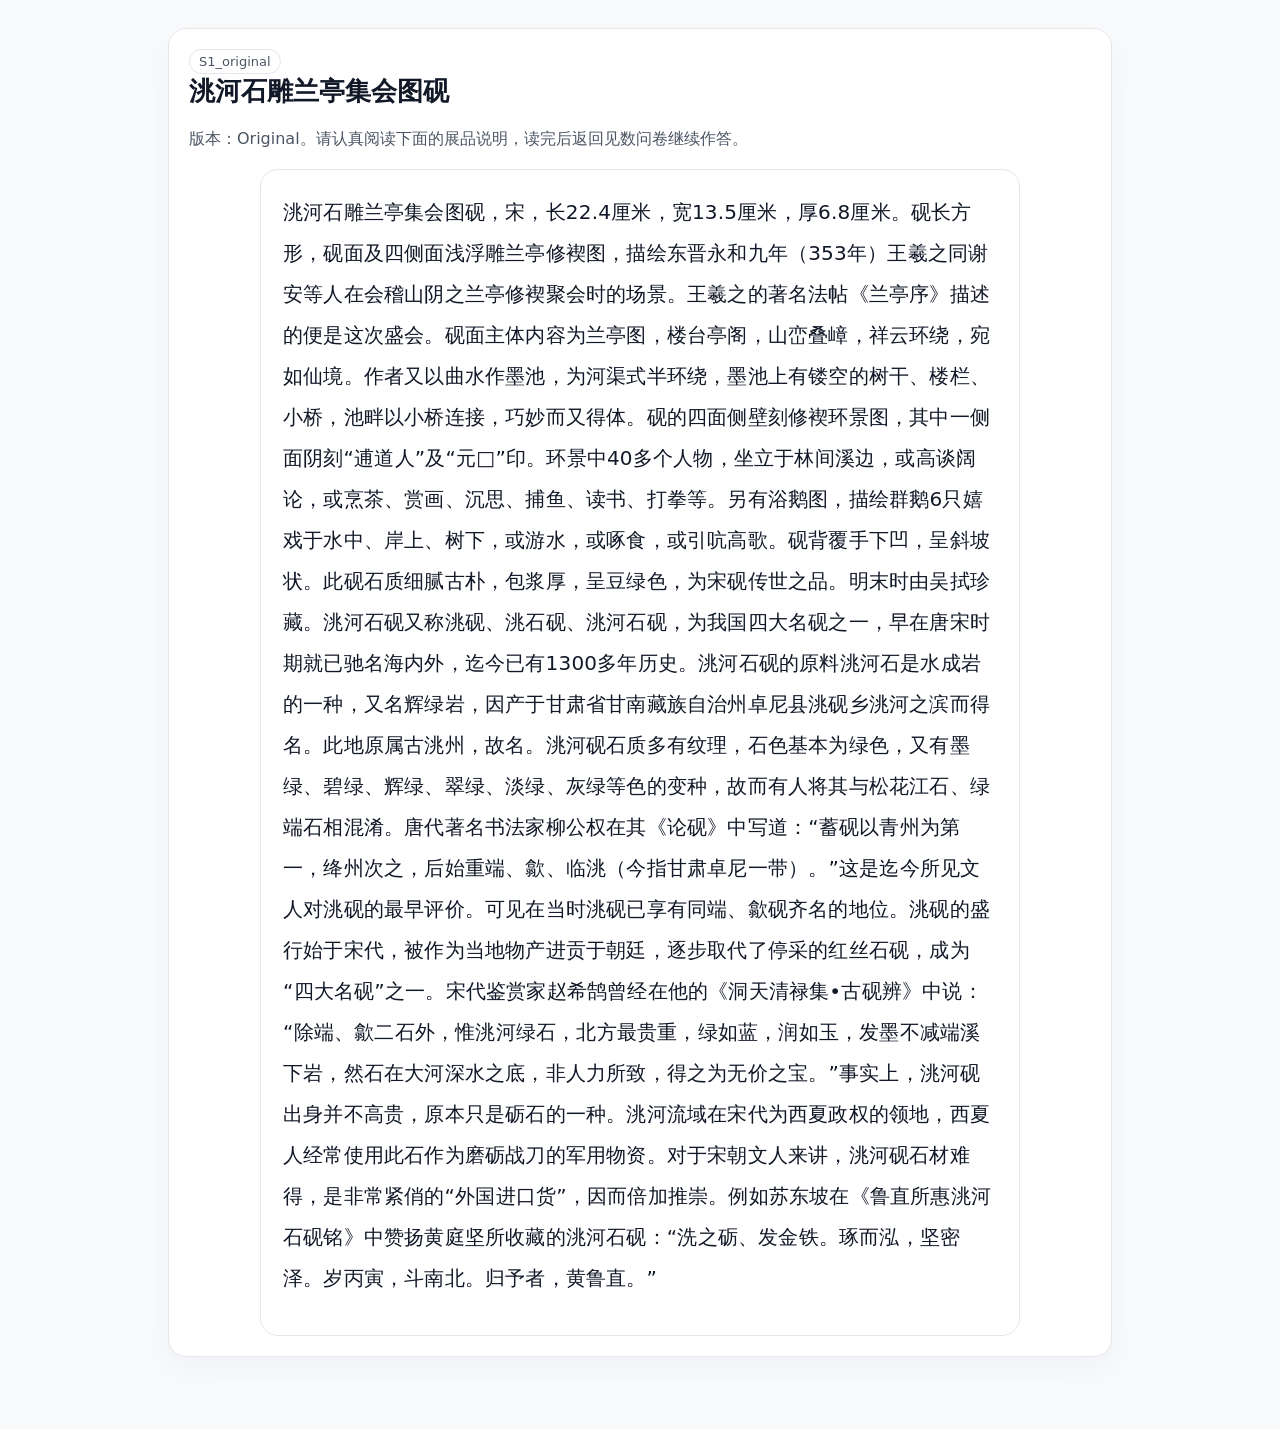
==== index.html @ 3286a6b1 "Add static museum material pages Co-authored-by: Cursor <cursoragent@cursor.com>" ====
<!doctype html>
<html lang="zh-CN">
<head>
  <meta charset="utf-8">
  <meta name="viewport" content="width=device-width, initial-scale=1">
  <title>Museum Reading Materials</title>
  <link rel="stylesheet" href="assets/style.css">
</head>
<body>
  <main class="app-shell" id="app"></main>
  <script src="assets/stimuli.js"></script>
  <script src="assets/static-material.js"></script>
</body>
</html>
---- assets/style.css ----
:root {
  --bg: #f8fafc;
  --card: #ffffff;
  --text: #111827;
  --muted: #4b5563;
  --line: #e5e7eb;
  --accent: #2563eb;
  --accent-soft: rgba(37, 99, 235, .09);
  --danger: #b91c1c;
  --ok: #047857;
}
* { box-sizing: border-box; }
html, body { margin: 0; padding: 0; background: var(--bg); color: var(--text); font-family: 'Atkinson Hyperlegible','Lexend','Noto Sans SC','Microsoft YaHei UI','Microsoft YaHei',system-ui,-apple-system,'Segoe UI',Arial,sans-serif; }
button, input, select, textarea { font: inherit; }
.app-shell { max-width: 980px; margin: 0 auto; padding: 28px 18px 72px; }
.card { background: var(--card); border: 1px solid var(--line); border-radius: 18px; padding: 20px; box-shadow: 0 12px 32px rgba(15, 23, 42, .04); }
.hero { background: linear-gradient(135deg, rgba(37,99,235,.08), rgba(255,255,255,.7)); }
h1 { margin: 0 0 10px; font-size: 26px; }
h2 { margin: 0 0 10px; font-size: 20px; }
h3 { margin: 18px 0 10px; font-size: 17px; }
p, li { line-height: 1.75; }
.muted { color: var(--muted); }
.grid { display: grid; grid-template-columns: repeat(auto-fit, minmax(220px, 1fr)); gap: 14px; }
.form-row { display: grid; gap: 7px; margin: 12px 0; }
.form-row label { font-weight: 650; }
input, select, textarea { width: 100%; border: 1px solid var(--line); border-radius: 12px; padding: 10px 12px; background: #fff; color: var(--text); }
textarea { min-height: 92px; resize: vertical; }
.scale-block { border: 1px solid var(--line); border-radius: 16px; padding: 12px 14px; margin: 16px 0; background: rgba(248, 250, 252, .65); }
.scale-block legend { padding: 0 6px; color: #1f2937; font-weight: 800; }
.btns { display: flex; flex-wrap: wrap; gap: 10px; margin-top: 16px; }
.btn { border: 1px solid rgba(37,99,235,.28); background: var(--accent-soft); color: var(--text); border-radius: 12px; padding: 10px 14px; cursor: pointer; }
.btn.primary { background: var(--accent); color: #fff; border-color: var(--accent); }
.btn.secondary { background: #fff; border-color: var(--line); color: var(--muted); }
.btn.danger { background: rgba(185, 28, 28, .08); border-color: rgba(185, 28, 28, .25); color: var(--danger); }
.btn:disabled { opacity: .48; cursor: not-allowed; }
.progress { height: 10px; border-radius: 999px; background: #e5e7eb; overflow: hidden; margin: 14px 0; }
.progress > div { height: 100%; background: var(--accent); width: 0; transition: width .2s ease; }
.reading-card { max-width: 760px; margin: 16px auto 0; border: 1px solid var(--line); border-radius: 18px; padding: 22px; background: #fff; }
.reading-card p { font-size: 20px; line-height: 2; letter-spacing: .2px; margin: 0 0 14px; }
.reading-card-original p { line-height: 2.05; }
.reading-card-helper { background: #fff; }
.reading-card-helper p { border-bottom: 1px solid rgba(229, 231, 235, .72); margin: 0; padding: 9px 0; }
.reading-card-helper p:last-child { border-bottom: 0; }
.reading-card-dftgen { background: #fff; border: 1px solid rgba(148, 163, 184, .26); box-shadow: 0 10px 26px rgba(15, 23, 42, .035); }
.reading-card-dftgen .dftgen-blocks { max-width: 40rem; }
.reading-card-layout-only { background: linear-gradient(180deg, #ffffff, #f8fafc); border-color: rgba(100, 116, 139, .28); }
.reading-card-layout-only .dftgen-toolbar { color: #475569; }
.reading-card-layout-only .dftgen-toolbar span { border-color: rgba(100, 116, 139, .22); background: rgba(100, 116, 139, .07); }
.reading-card-layout-only .line-no { background: #e2e8f0; color: #334155; }
.dftgen-toolbar { display: flex; gap: 8px; flex-wrap: wrap; margin-bottom: 12px; color: #475569; font-size: 12px; font-weight: 650; }
.dftgen-toolbar span { border: 1px solid rgba(148, 163, 184, .22); background: rgba(248, 250, 252, .8); border-radius: 999px; padding: 4px 8px; }
.dftgen-help { margin: -2px 0 10px; color: #64748b; font-size: 14px; line-height: 1.7; }
.dftgen-controls { display: flex; flex-wrap: wrap; gap: 8px; margin: -2px 0 14px; }
.dftgen-toggle { width: auto; border: 1px solid rgba(148, 163, 184, .28); border-radius: 999px; padding: 6px 10px; background: #fff; color: #475569; font-size: 13px; font-weight: 650; cursor: pointer; }
.dftgen-toggle[aria-pressed="true"] { background: #334155; border-color: #334155; color: #fff; }
.dftgen-blocks { display: grid; gap: 0; }
.reading-card-dftgen .dftgen-line { display: grid; grid-template-columns: 26px 1fr; gap: 10px; align-items: start; margin: 0; padding: 11px 4px 11px 0; border: 0; border-bottom: 1px solid rgba(226, 232, 240, .86); border-radius: 0; background: transparent; line-height: 1.95; }
.reading-card-dftgen .dftgen-line:last-child { border-bottom: 0; }
.dftgen-subline { display: block; max-width: 34em; }
.dftgen-subline + .dftgen-subline { margin-top: 3px; }
.reading-card-dftgen.dftgen-spacious .dftgen-blocks { gap: 0; }
.reading-card-dftgen.dftgen-spacious .dftgen-line { padding: 20px 6px 20px 0; line-height: 2.32; letter-spacing: .55px; }
.reading-card-dftgen.dftgen-spacious .dftgen-subline + .dftgen-subline { margin-top: 8px; }
.reading-card-dftgen.dftgen-mask .dftgen-line { position: relative; opacity: .46; color: #64748b; transition: opacity .16s ease, color .16s ease, background .16s ease, box-shadow .16s ease; cursor: pointer; }
.reading-card-dftgen.dftgen-mask .dftgen-line-active { opacity: 1; color: #0f172a; background: #fff7ed; box-shadow: inset 4px 0 0 #f59e0b; border-radius: 10px; }
.line-no { display: inline-flex; align-items: center; justify-content: center; width: 22px; height: 24px; border-radius: 8px; background: transparent; color: #94a3b8; font-size: 12px; font-weight: 650; }
.reading-card-dftgen mark { border-radius: 0; padding: 0; color: inherit; font-weight: 700; }
.reading-card-dftgen mark.tag { background: transparent; border: 0; color: #475569; font-size: .92em; letter-spacing: .02em; }
.key-info { font-weight: 750; color: #111827; background: linear-gradient(transparent 58%, rgba(250, 204, 21, .32) 58%); border-radius: 3px; padding: 0 1px; }
.timer { color: var(--muted); font-size: 14px; }
.option { display: block; border: 1px solid var(--line); background: #fff; border-radius: 14px; padding: 12px; margin: 9px 0; cursor: pointer; }
.option input { width: auto; margin-right: 8px; }
.scale { display: grid; grid-template-columns: repeat(7, 1fr); gap: 6px; margin: 8px 0 16px; }
.scale label { text-align: center; border: 1px solid var(--line); border-radius: 12px; padding: 9px 4px; background: #fff; cursor: pointer; }
.scale input { width: auto; display: block; margin: 0 auto 4px; }
.compare-grid { display: grid; grid-template-columns: repeat(auto-fit, minmax(250px, 1fr)); gap: 14px; }
.version-card { border: 1px solid var(--line); border-radius: 16px; padding: 14px; background: #fff; max-height: 460px; overflow: auto; }
.version-card p { line-height: 1.85; margin: 0 0 10px; }
.version-card-dftgen { background: #fff; border: 1px solid rgba(148, 163, 184, .26); }
.version-card-dftgen h3 { color: #334155; }
.version-card-dftgen .dftgen-compare-line { border: 0; border-bottom: 1px solid rgba(226, 232, 240, .86); border-radius: 0; background: transparent; padding: 9px 0; margin: 0; }
.version-card-dftgen .dftgen-compare-line:last-child { border-bottom: 0; }
.version-card-dftgen.dftgen-spacious .dftgen-compare-line { padding: 18px 0; margin-bottom: 0; line-height: 2.26; letter-spacing: .5px; }
.version-card-dftgen.dftgen-spacious .dftgen-subline + .dftgen-subline { margin-top: 8px; }
.version-card-dftgen.dftgen-mask .dftgen-compare-line { position: relative; opacity: .46; color: #64748b; transition: opacity .16s ease, color .16s ease, background .16s ease, box-shadow .16s ease; cursor: pointer; }
.version-card-dftgen.dftgen-mask .dftgen-line-active { opacity: 1; color: #0f172a; background: #fff7ed; box-shadow: inset 4px 0 0 #f59e0b; border-radius: 10px; }
.version-card-dftgen mark { border-radius: 0; padding: 0; color: inherit; font-weight: 700; }
.version-card-dftgen mark.tag { background: transparent; border: 0; color: #475569; font-size: .92em; letter-spacing: .02em; }
.badge { display: inline-flex; border: 1px solid var(--line); border-radius: 999px; padding: 4px 9px; color: var(--muted); background: #fff; font-size: 13px; }
.notice { border-left: 4px solid var(--accent); background: rgba(37,99,235,.07); padding: 12px 14px; border-radius: 12px; }
.error { color: var(--danger); }
.success { color: var(--ok); }
.small { font-size: 13px; }
pre { white-space: pre-wrap; word-break: break-word; background: #0f172a; color: #e5e7eb; padding: 14px; border-radius: 14px; }
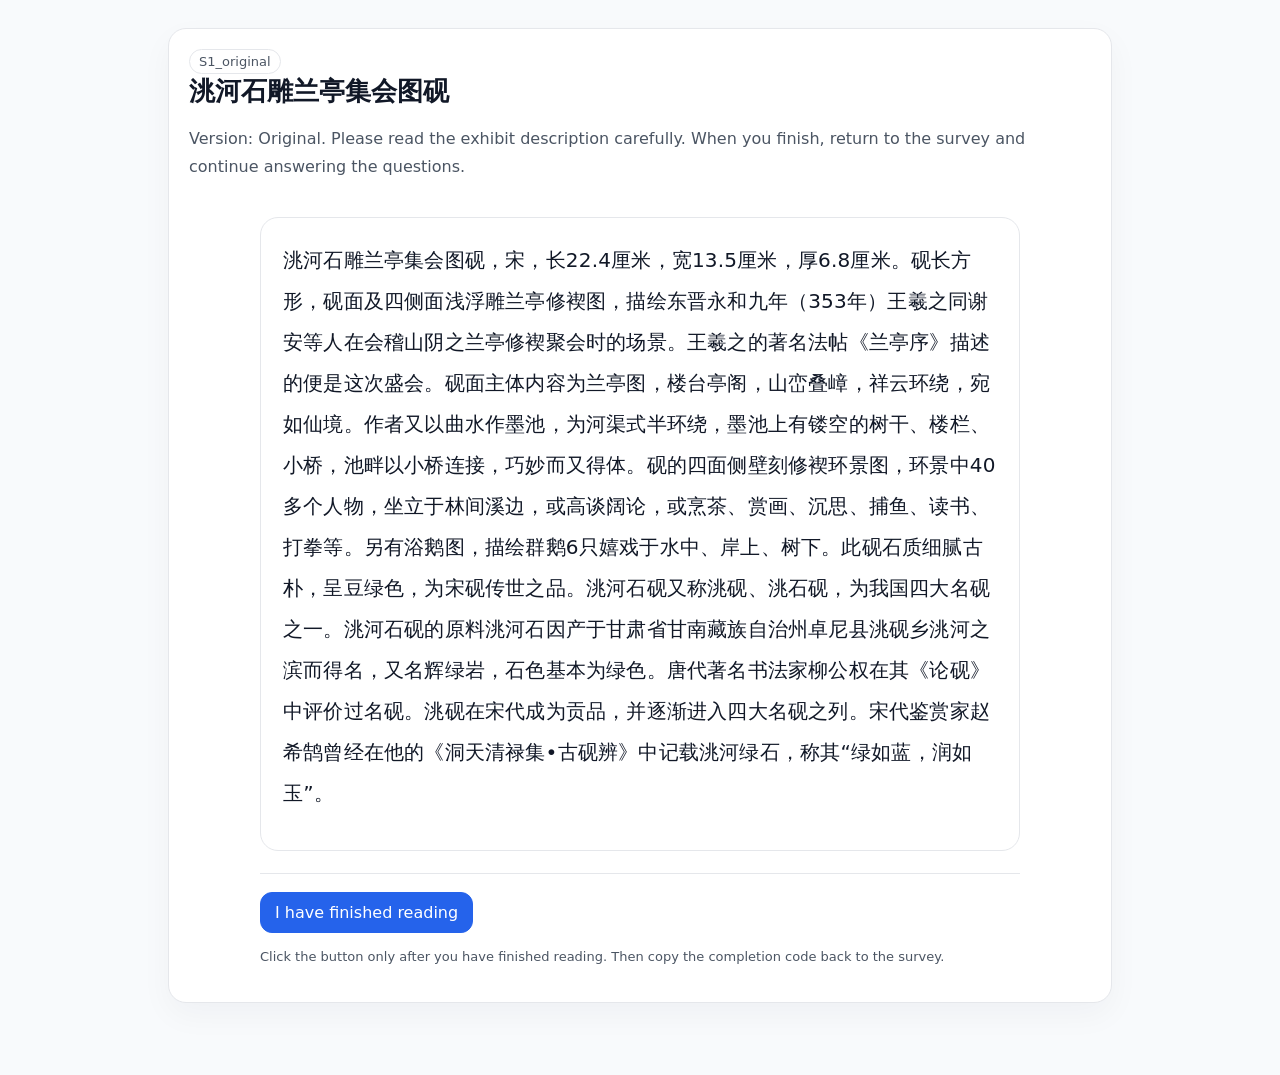
==== commit 42398365: "Use English British Museum stimuli" ====
--- a/index.html
+++ b/index.html
@@ -1,9 +1,9 @@
 <!doctype html>
-<html lang="zh-CN">
+<html lang="en">
 <head>
   <meta charset="utf-8">
   <meta name="viewport" content="width=device-width, initial-scale=1">
-  <title>Museum Reading Materials</title>
+  <title>British Museum Reading Materials</title>
   <link rel="stylesheet" href="assets/style.css">
 </head>
 <body>
--- a/assets/style.css
+++ b/assets/style.css
@@ -41,6 +41,10 @@
 .reading-card-helper { background: #fff; }
 .reading-card-helper p { border-bottom: 1px solid rgba(229, 231, 235, .72); margin: 0; padding: 9px 0; }
 .reading-card-helper p:last-child { border-bottom: 0; }
+.material-shell-multiple { display: grid; gap: 18px; }
+.exhibit-block { border-top: 1px solid var(--line); padding-top: 18px; }
+.exhibit-block:first-of-type { border-top: 0; padding-top: 4px; }
+.exhibit-order { margin-bottom: 8px; }
 .reading-card-dftgen { background: #fff; border: 1px solid rgba(148, 163, 184, .26); box-shadow: 0 10px 26px rgba(15, 23, 42, .035); }
 .reading-card-dftgen .dftgen-blocks { max-width: 40rem; }
 .reading-card-layout-only { background: linear-gradient(180deg, #ffffff, #f8fafc); border-color: rgba(100, 116, 139, .28); }
@@ -88,6 +92,12 @@
 .version-card-dftgen mark.tag { background: transparent; border: 0; color: #475569; font-size: .92em; letter-spacing: .02em; }
 .badge { display: inline-flex; border: 1px solid var(--line); border-radius: 999px; padding: 4px 9px; color: var(--muted); background: #fff; font-size: 13px; }
 .notice { border-left: 4px solid var(--accent); background: rgba(37,99,235,.07); padding: 12px 14px; border-radius: 12px; }
+.finish-panel { max-width: 760px; margin: 22px auto 0; padding-top: 18px; border-top: 1px solid var(--line); }
+.finish-reading-button { min-width: 150px; }
+.reading-time-result { margin-top: 12px; border: 1px solid rgba(4, 120, 87, .24); background: rgba(4, 120, 87, .08); color: #065f46; border-radius: 14px; padding: 12px 14px; line-height: 1.8; }
+.reading-time-result strong { display: block; font-size: 18px; }
+.reading-time-result span { display: block; }
+.completion-code { display: inline-block; margin: 6px 0; padding: 8px 10px; border-radius: 10px; background: #fff; border: 1px solid rgba(4, 120, 87, .24); color: #064e3b; font-size: 18px; font-weight: 800; letter-spacing: .08em; }
 .error { color: var(--danger); }
 .success { color: var(--ok); }
 .small { font-size: 13px; }
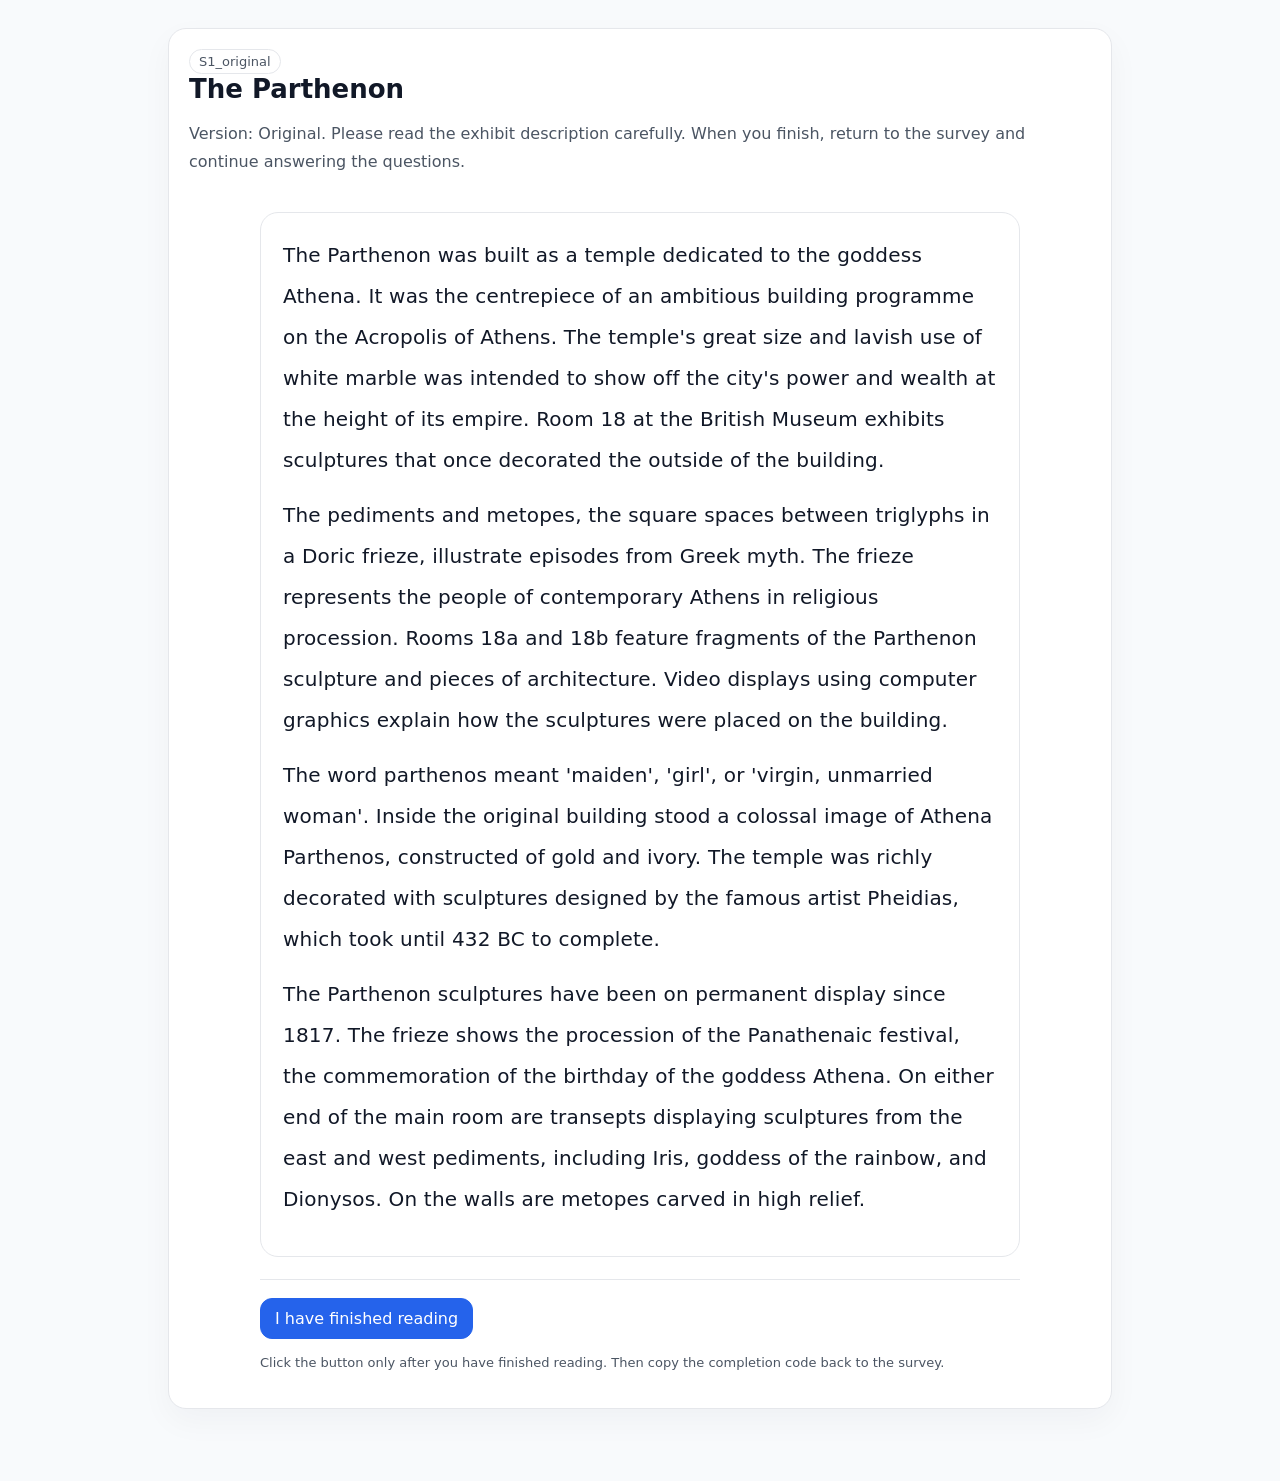
==== commit 3eb9656e: "Bust cached reading material assets Co-authored-by: Cursor <cursoragent@cursor.com>" ====
--- a/index.html
+++ b/index.html
@@ -4,11 +4,11 @@
   <meta charset="utf-8">
   <meta name="viewport" content="width=device-width, initial-scale=1">
   <title>British Museum Reading Materials</title>
-  <link rel="stylesheet" href="assets/style.css">
+  <link rel="stylesheet" href="assets/style.css?v=answer-cues-20260612">
 </head>
 <body>
   <main class="app-shell" id="app"></main>
-  <script src="assets/stimuli.js"></script>
-  <script src="assets/static-material.js"></script>
+  <script src="assets/stimuli.js?v=answer-cues-20260612"></script>
+  <script src="assets/static-material.js?v=answer-cues-20260612"></script>
 </body>
 </html>
--- a/assets/style.css
+++ b/assets/style.css
@@ -45,8 +45,8 @@
 .exhibit-block { border-top: 1px solid var(--line); padding-top: 18px; }
 .exhibit-block:first-of-type { border-top: 0; padding-top: 4px; }
 .exhibit-order { margin-bottom: 8px; }
-.reading-card-dftgen { background: #fff; border: 1px solid rgba(148, 163, 184, .26); box-shadow: 0 10px 26px rgba(15, 23, 42, .035); }
-.reading-card-dftgen .dftgen-blocks { max-width: 40rem; }
+.reading-card-dftgen { max-width: 840px; padding: 28px; background: #fff; border: 1px solid rgba(148, 163, 184, .26); box-shadow: 0 10px 26px rgba(15, 23, 42, .035); }
+.reading-card-dftgen .dftgen-blocks { max-width: 36rem; margin: 0 auto; }
 .reading-card-layout-only { background: linear-gradient(180deg, #ffffff, #f8fafc); border-color: rgba(100, 116, 139, .28); }
 .reading-card-layout-only .dftgen-toolbar { color: #475569; }
 .reading-card-layout-only .dftgen-toolbar span { border-color: rgba(100, 116, 139, .22); background: rgba(100, 116, 139, .07); }
@@ -58,13 +58,13 @@
 .dftgen-toggle { width: auto; border: 1px solid rgba(148, 163, 184, .28); border-radius: 999px; padding: 6px 10px; background: #fff; color: #475569; font-size: 13px; font-weight: 650; cursor: pointer; }
 .dftgen-toggle[aria-pressed="true"] { background: #334155; border-color: #334155; color: #fff; }
 .dftgen-blocks { display: grid; gap: 0; }
-.reading-card-dftgen .dftgen-line { display: grid; grid-template-columns: 26px 1fr; gap: 10px; align-items: start; margin: 0; padding: 11px 4px 11px 0; border: 0; border-bottom: 1px solid rgba(226, 232, 240, .86); border-radius: 0; background: transparent; line-height: 1.95; }
+.reading-card-dftgen .dftgen-line { display: grid; grid-template-columns: 28px 1fr; gap: 16px; align-items: start; margin: 0; padding: 24px 8px 24px 0; border: 0; border-bottom: 1px solid rgba(226, 232, 240, .86); border-radius: 0; background: transparent; line-height: 2.42; letter-spacing: .38px; }
 .reading-card-dftgen .dftgen-line:last-child { border-bottom: 0; }
-.dftgen-subline { display: block; max-width: 34em; }
-.dftgen-subline + .dftgen-subline { margin-top: 3px; }
+.dftgen-subline { display: block; max-width: 31em; }
+.dftgen-subline + .dftgen-subline { margin-top: 10px; }
 .reading-card-dftgen.dftgen-spacious .dftgen-blocks { gap: 0; }
-.reading-card-dftgen.dftgen-spacious .dftgen-line { padding: 20px 6px 20px 0; line-height: 2.32; letter-spacing: .55px; }
-.reading-card-dftgen.dftgen-spacious .dftgen-subline + .dftgen-subline { margin-top: 8px; }
+.reading-card-dftgen.dftgen-spacious .dftgen-line { padding: 32px 10px 32px 0; line-height: 2.72; letter-spacing: .78px; }
+.reading-card-dftgen.dftgen-spacious .dftgen-subline + .dftgen-subline { margin-top: 14px; }
 .reading-card-dftgen.dftgen-mask .dftgen-line { position: relative; opacity: .46; color: #64748b; transition: opacity .16s ease, color .16s ease, background .16s ease, box-shadow .16s ease; cursor: pointer; }
 .reading-card-dftgen.dftgen-mask .dftgen-line-active { opacity: 1; color: #0f172a; background: #fff7ed; box-shadow: inset 4px 0 0 #f59e0b; border-radius: 10px; }
 .line-no { display: inline-flex; align-items: center; justify-content: center; width: 22px; height: 24px; border-radius: 8px; background: transparent; color: #94a3b8; font-size: 12px; font-weight: 650; }
@@ -98,6 +98,7 @@
 .reading-time-result strong { display: block; font-size: 18px; }
 .reading-time-result span { display: block; }
 .completion-code { display: inline-block; margin: 6px 0; padding: 8px 10px; border-radius: 10px; background: #fff; border: 1px solid rgba(4, 120, 87, .24); color: #064e3b; font-size: 18px; font-weight: 800; letter-spacing: .08em; }
+.return-survey-hint { margin-top: 8px; color: #4b5563; font-size: 13px; }
 .error { color: var(--danger); }
 .success { color: var(--ok); }
 .small { font-size: 13px; }
